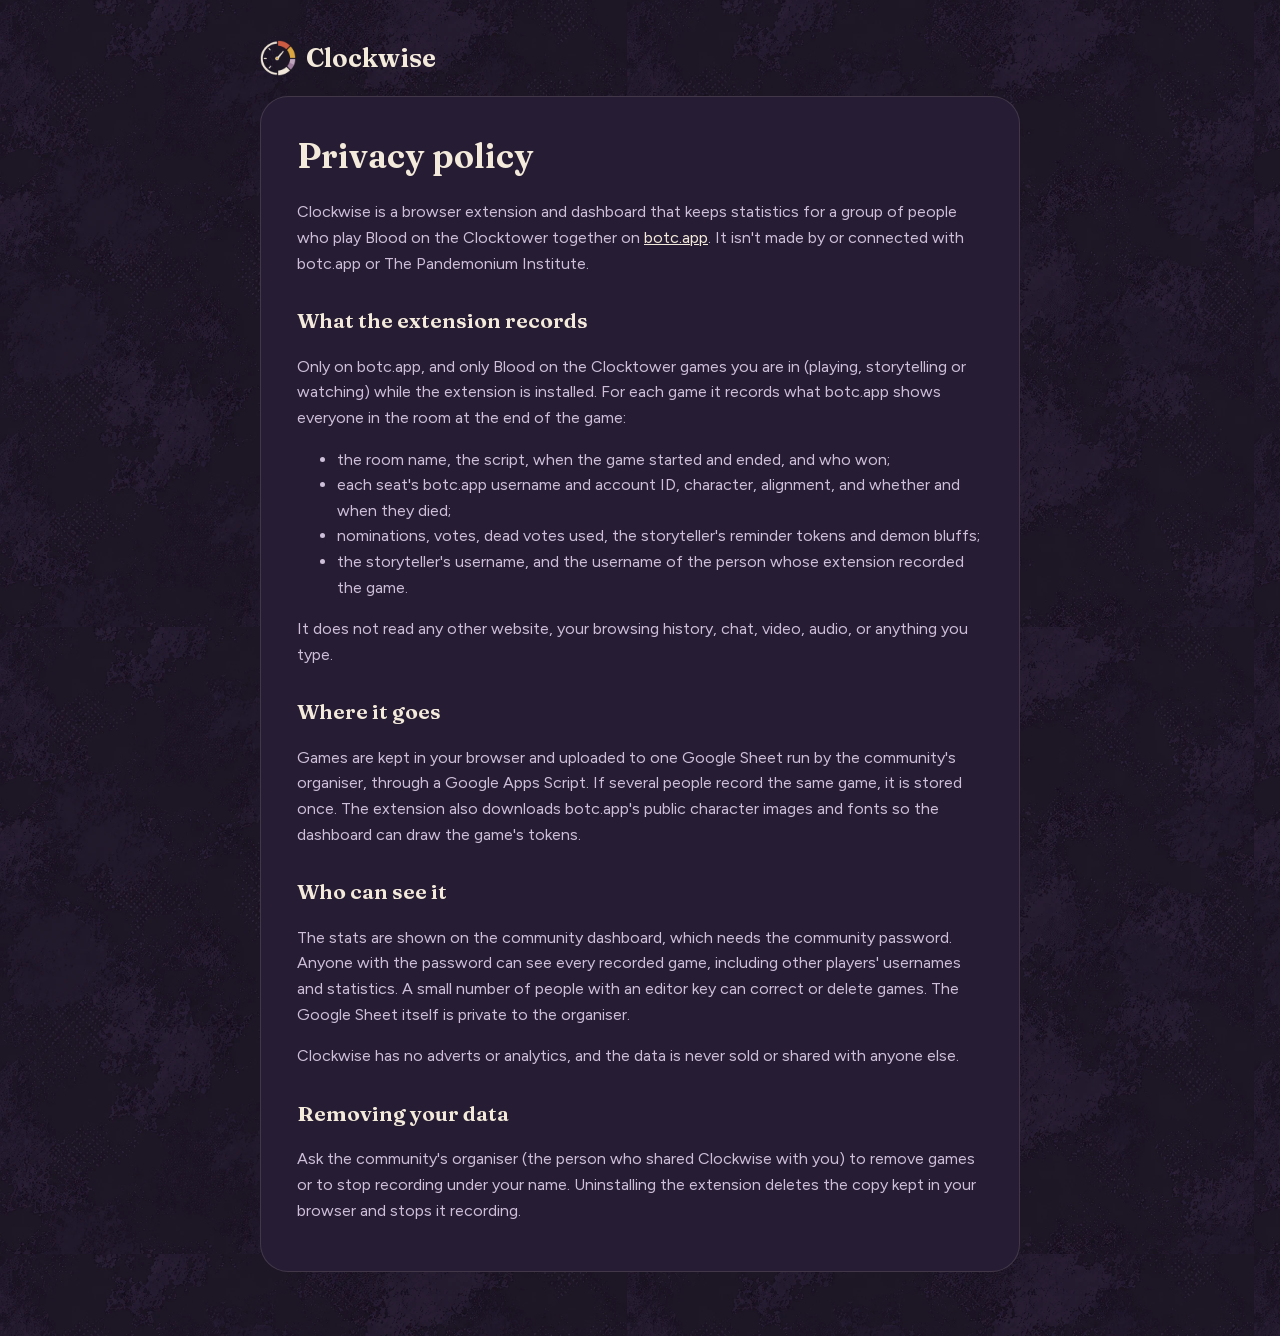
==== docs/privacy.html @ b18b918b "Clockwise: Blood on the Clocktower stats, shared with your community Chrome extension that records b" ====
<!doctype html>
<html lang="en">
<head>
  <meta charset="utf-8">
  <meta name="viewport" content="width=device-width, initial-scale=1">
  <title>Clockwise privacy policy</title>
  <link rel="icon" href="icons/icon-32.png">
  <link rel="stylesheet" href="fonts/fonts.css">
  <style>
    :root { --page: #1a1324; --surface: #261c33; --ink: #f3eadb; --ink-2: #cdbfda; --border: rgba(243, 234, 219, .13); }
    body { margin: 0; background: var(--page) url("images/background-tile.webp") 0 0 / 627px auto repeat; color: var(--ink); font: 16px/1.6 "Figtree", system-ui, sans-serif; }
    main { max-width: 760px; margin: 0 auto; padding: 40px 20px 64px; }
    article { background: var(--surface); border: 1.5px solid var(--border); border-radius: 28px; padding: 32px 36px; }
    h1, h2 { font-family: "Fraunces", Georgia, serif; font-weight: 650; }
    h1 { font-size: 34px; margin: 0 0 4px; }
    h2 { font-size: 21px; margin: 28px 0 6px; }
    p, li { color: var(--ink-2); }
    a { color: var(--ink); }
    .brand { display: flex; align-items: center; gap: 10px; margin-bottom: 20px; color: var(--ink); text-decoration: none; font: 650 26px "Fraunces", Georgia, serif; }
  </style>
</head>
<body>
  <main>
    <a class="brand" href="./"><img src="icons/logo-dark.png" alt="" width="36" height="36"> Clockwise</a>
    <article>
      <h1>Privacy policy</h1>
      <p>Clockwise is a browser extension and dashboard that keeps statistics for a group of people who play Blood on the
        Clocktower together on <a href="https://botc.app">botc.app</a>. It isn't made by or connected with botc.app or
        The Pandemonium Institute.</p>

      <h2>What the extension records</h2>
      <p>Only on botc.app, and only Blood on the Clocktower games you are in (playing, storytelling or watching) while the
        extension is installed. For each game it records what botc.app shows everyone in the room at the end of the game:</p>
      <ul>
        <li>the room name, the script, when the game started and ended, and who won;</li>
        <li>each seat's botc.app username and account ID, character, alignment, and whether and when they died;</li>
        <li>nominations, votes, dead votes used, the storyteller's reminder tokens and demon bluffs;</li>
        <li>the storyteller's username, and the username of the person whose extension recorded the game.</li>
      </ul>
      <p>It does not read any other website, your browsing history, chat, video, audio, or anything you type.</p>

      <h2>Where it goes</h2>
      <p>Games are kept in your browser and uploaded to one Google Sheet run by the community's organiser, through a
        Google Apps Script. If several people record the same game, it is stored once. The extension also downloads
        botc.app's public character images and fonts so the dashboard can draw the game's tokens.</p>

      <h2>Who can see it</h2>
      <p>The stats are shown on the community dashboard, which needs the community password. Anyone with the password
        can see every recorded game, including other players' usernames and statistics. A small number of people with
        an editor key can correct or delete games. The Google Sheet itself is private to the organiser.</p>
      <p>Clockwise has no adverts or analytics, and the data is never sold or shared with anyone else.</p>

      <h2>Removing your data</h2>
      <p>Ask the community's organiser (the person who shared Clockwise with you) to remove games or to stop recording
        under your name. Uninstalling the extension deletes the copy kept in your browser and stops it recording.</p>
    </article>
  </main>
</body>
</html>
---- docs/fonts/fonts.css ----
/* Fraunces, Figtree, Sorts Mill Goudy and Uncial Antiqua — SIL Open Font License 1.1 (https://openfontlicense.org). Bundled so the dashboard works offline. */
@font-face {
  font-family: 'Fraunces';
  font-style: italic;
  font-weight: 100 900;
  font-display: swap;
  src: url(fraunces-italic-latin-ext.woff2) format('woff2');
  unicode-range: U+0100-02BA, U+02BD-02C5, U+02C7-02CC, U+02CE-02D7, U+02DD-02FF, U+0304, U+0308, U+0329, U+1D00-1DBF, U+1E00-1E9F, U+1EF2-1EFF, U+2020, U+20A0-20AB, U+20AD-20C4, U+2113, U+2C60-2C7F, U+A720-A7FF;
}
@font-face {
  font-family: 'Fraunces';
  font-style: italic;
  font-weight: 100 900;
  font-display: swap;
  src: url(fraunces-italic-latin.woff2) format('woff2');
  unicode-range: U+0000-00FF, U+0131, U+0152-0153, U+02BB-02BC, U+02C6, U+02DA, U+02DC, U+0304, U+0308, U+0329, U+2000-206F, U+20AC, U+2122, U+2191, U+2193, U+2212, U+2215, U+FEFF, U+FFFD;
}
@font-face {
  font-family: 'Fraunces';
  font-style: normal;
  font-weight: 100 900;
  font-display: swap;
  src: url(fraunces-normal-latin-ext.woff2) format('woff2');
  unicode-range: U+0100-02BA, U+02BD-02C5, U+02C7-02CC, U+02CE-02D7, U+02DD-02FF, U+0304, U+0308, U+0329, U+1D00-1DBF, U+1E00-1E9F, U+1EF2-1EFF, U+2020, U+20A0-20AB, U+20AD-20C4, U+2113, U+2C60-2C7F, U+A720-A7FF;
}
@font-face {
  font-family: 'Fraunces';
  font-style: normal;
  font-weight: 100 900;
  font-display: swap;
  src: url(fraunces-normal-latin.woff2) format('woff2');
  unicode-range: U+0000-00FF, U+0131, U+0152-0153, U+02BB-02BC, U+02C6, U+02DA, U+02DC, U+0304, U+0308, U+0329, U+2000-206F, U+20AC, U+2122, U+2191, U+2193, U+2212, U+2215, U+FEFF, U+FFFD;
}
@font-face {
  font-family: 'Figtree';
  font-style: normal;
  font-weight: 300 900;
  font-display: swap;
  src: url(figtree-normal-latin-ext.woff2) format('woff2');
  unicode-range: U+0100-02BA, U+02BD-02C5, U+02C7-02CC, U+02CE-02D7, U+02DD-02FF, U+0304, U+0308, U+0329, U+1D00-1DBF, U+1E00-1E9F, U+1EF2-1EFF, U+2020, U+20A0-20AB, U+20AD-20C4, U+2113, U+2C60-2C7F, U+A720-A7FF;
}
@font-face {
  font-family: 'Figtree';
  font-style: normal;
  font-weight: 300 900;
  font-display: swap;
  src: url(figtree-normal-latin.woff2) format('woff2');
  unicode-range: U+0000-00FF, U+0131, U+0152-0153, U+02BB-02BC, U+02C6, U+02DA, U+02DC, U+0304, U+0308, U+0329, U+2000-206F, U+20AC, U+2122, U+2191, U+2193, U+2212, U+2215, U+FEFF, U+FFFD;
}
/* Look-alikes for botc.app's own token and reveal fonts, used where those can't be loaded (the community website). */
@font-face {
  font-family: 'Sorts Mill Goudy';
  font-style: normal;
  font-weight: 400;
  font-display: swap;
  src: url(sortsmillgoudy-normal-latin-ext.woff2) format('woff2');
  unicode-range: U+0100-02BA, U+02BD-02C5, U+02C7-02CC, U+02CE-02D7, U+02DD-02FF, U+0304, U+0308, U+0329, U+1D00-1DBF, U+1E00-1E9F, U+1EF2-1EFF, U+2020, U+20A0-20AB, U+20AD-20C4, U+2113, U+2C60-2C7F, U+A720-A7FF;
}
@font-face {
  font-family: 'Sorts Mill Goudy';
  font-style: normal;
  font-weight: 400;
  font-display: swap;
  src: url(sortsmillgoudy-normal-latin.woff2) format('woff2');
  unicode-range: U+0000-00FF, U+0131, U+0152-0153, U+02BB-02BC, U+02C6, U+02DA, U+02DC, U+0304, U+0308, U+0329, U+2000-206F, U+20AC, U+2122, U+2191, U+2193, U+2212, U+2215, U+FEFF, U+FFFD;
}
@font-face {
  font-family: 'Uncial Antiqua';
  font-style: normal;
  font-weight: 400;
  font-display: swap;
  src: url(uncialantiqua-normal-latin-ext.woff2) format('woff2');
  unicode-range: U+0100-02BA, U+02BD-02C5, U+02C7-02CC, U+02CE-02D7, U+02DD-02FF, U+0304, U+0308, U+0329, U+1D00-1DBF, U+1E00-1E9F, U+1EF2-1EFF, U+2020, U+20A0-20AB, U+20AD-20C4, U+2113, U+2C60-2C7F, U+A720-A7FF;
}
@font-face {
  font-family: 'Uncial Antiqua';
  font-style: normal;
  font-weight: 400;
  font-display: swap;
  src: url(uncialantiqua-normal-latin.woff2) format('woff2');
  unicode-range: U+0000-00FF, U+0131, U+0152-0153, U+02BB-02BC, U+02C6, U+02DA, U+02DC, U+0304, U+0308, U+0329, U+2000-206F, U+20AC, U+2122, U+2191, U+2193, U+2212, U+2215, U+FEFF, U+FFFD;
}
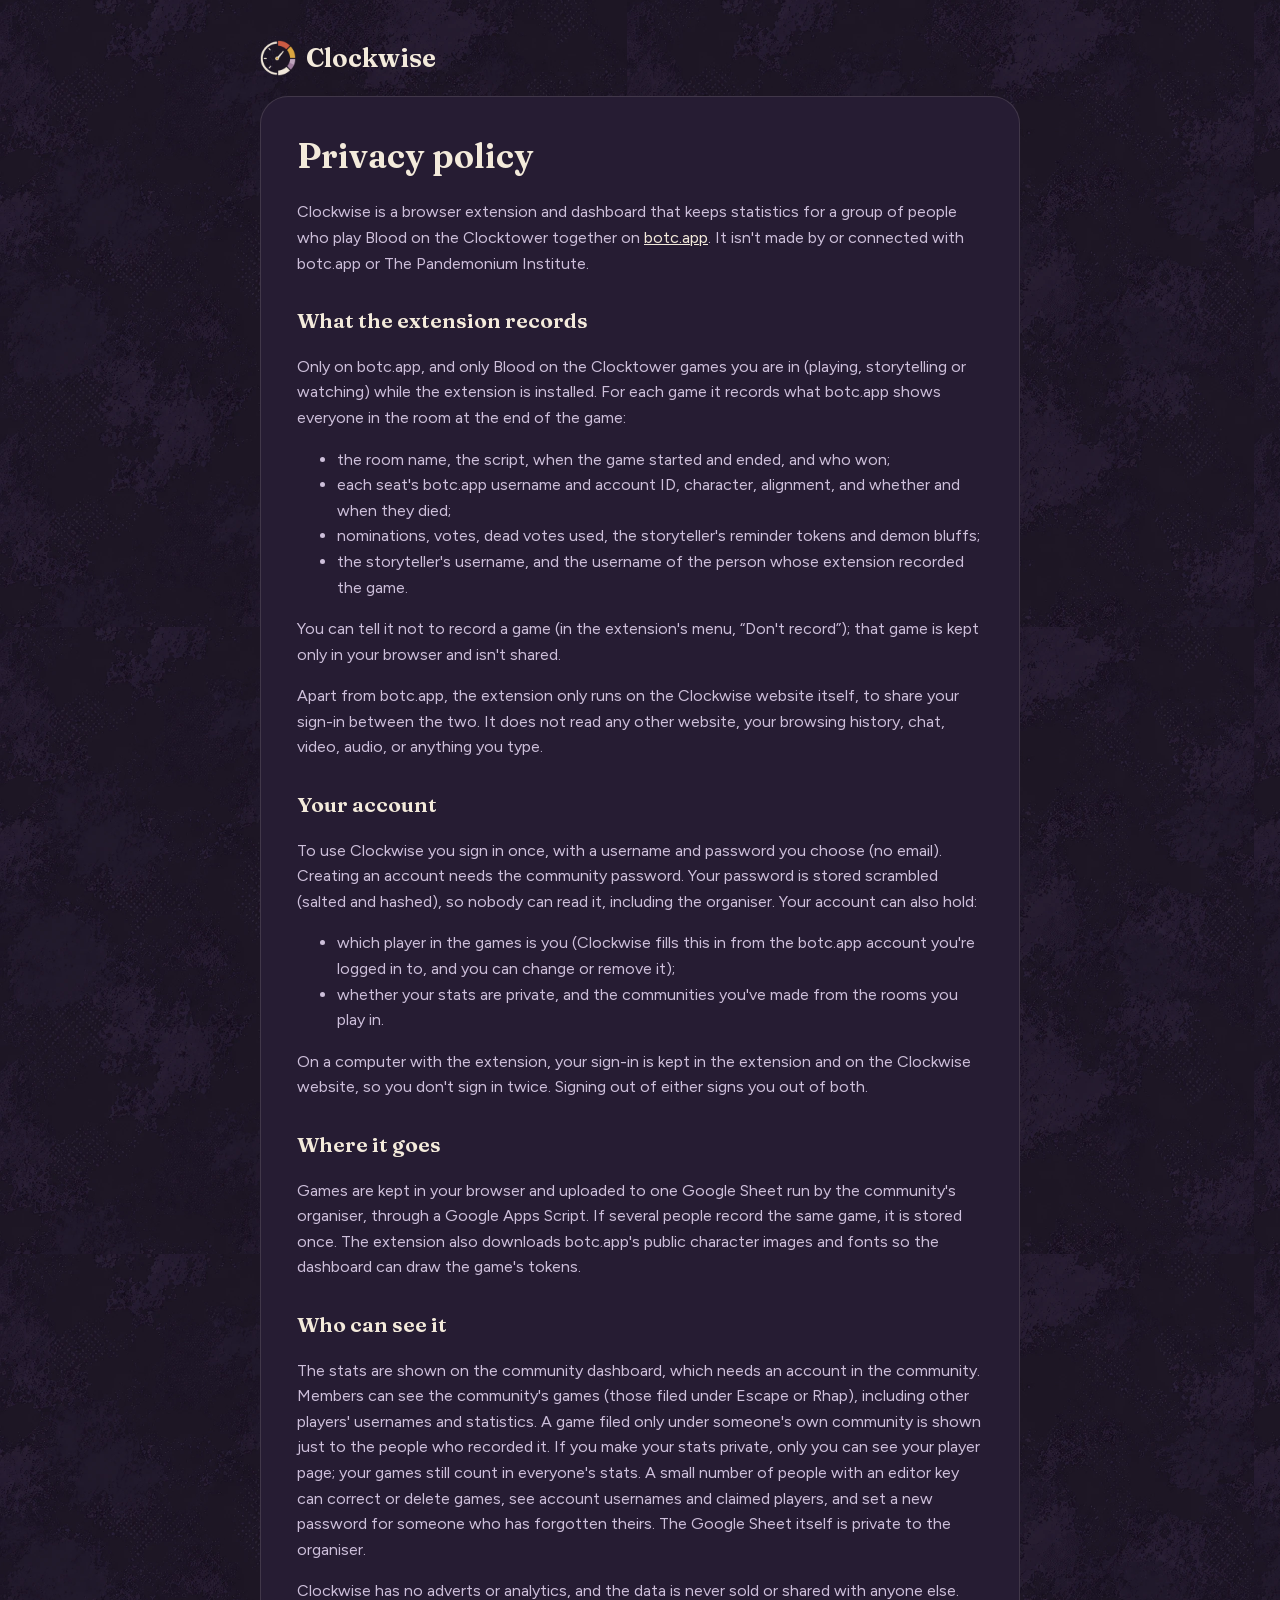
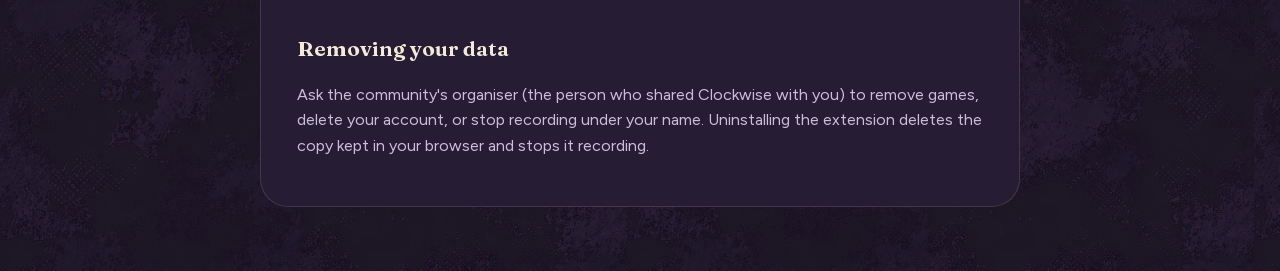
==== commit be304c30: "Privacy page and store listing for 3.1 Accounts (passwords stored hashed), the claimed player, priva" ====
--- a/docs/privacy.html
+++ b/docs/privacy.html
@@ -37,7 +37,22 @@
         <li>nominations, votes, dead votes used, the storyteller's reminder tokens and demon bluffs;</li>
         <li>the storyteller's username, and the username of the person whose extension recorded the game.</li>
       </ul>
-      <p>It does not read any other website, your browsing history, chat, video, audio, or anything you type.</p>
+      <p>You can tell it not to record a game (in the extension's menu, “Don't record”); that game is kept only in your
+        browser and isn't shared.</p>
+      <p>Apart from botc.app, the extension only runs on the Clockwise website itself, to share your sign-in between the
+        two. It does not read any other website, your browsing history, chat, video, audio, or anything you type.</p>
+
+      <h2>Your account</h2>
+      <p>To use Clockwise you sign in once, with a username and password you choose (no email). Creating an account
+        needs the community password. Your password is stored scrambled (salted and hashed), so nobody can read it,
+        including the organiser. Your account can also hold:</p>
+      <ul>
+        <li>which player in the games is you (Clockwise fills this in from the botc.app account you're logged in to,
+          and you can change or remove it);</li>
+        <li>whether your stats are private, and the communities you've made from the rooms you play in.</li>
+      </ul>
+      <p>On a computer with the extension, your sign-in is kept in the extension and on the Clockwise website, so you
+        don't sign in twice. Signing out of either signs you out of both.</p>
 
       <h2>Where it goes</h2>
       <p>Games are kept in your browser and uploaded to one Google Sheet run by the community's organiser, through a
@@ -45,14 +60,18 @@
         botc.app's public character images and fonts so the dashboard can draw the game's tokens.</p>
 
       <h2>Who can see it</h2>
-      <p>The stats are shown on the community dashboard, which needs the community password. Anyone with the password
-        can see every recorded game, including other players' usernames and statistics. A small number of people with
-        an editor key can correct or delete games. The Google Sheet itself is private to the organiser.</p>
+      <p>The stats are shown on the community dashboard, which needs an account in the community. Members can see the
+        community's games (those filed under Escape or Rhap), including other players' usernames and statistics. A game
+        filed only under someone's own community is shown just to the people who recorded it. If you make your stats
+        private, only you can see your player page; your games still count in everyone's stats. A small number of
+        people with an editor key can correct or delete games, see account usernames and claimed players, and set a new
+        password for someone who has forgotten theirs. The Google Sheet itself is private to the organiser.</p>
       <p>Clockwise has no adverts or analytics, and the data is never sold or shared with anyone else.</p>
 
       <h2>Removing your data</h2>
-      <p>Ask the community's organiser (the person who shared Clockwise with you) to remove games or to stop recording
-        under your name. Uninstalling the extension deletes the copy kept in your browser and stops it recording.</p>
+      <p>Ask the community's organiser (the person who shared Clockwise with you) to remove games, delete your account,
+        or stop recording under your name. Uninstalling the extension deletes the copy kept in your browser and stops
+        it recording.</p>
     </article>
   </main>
 </body>
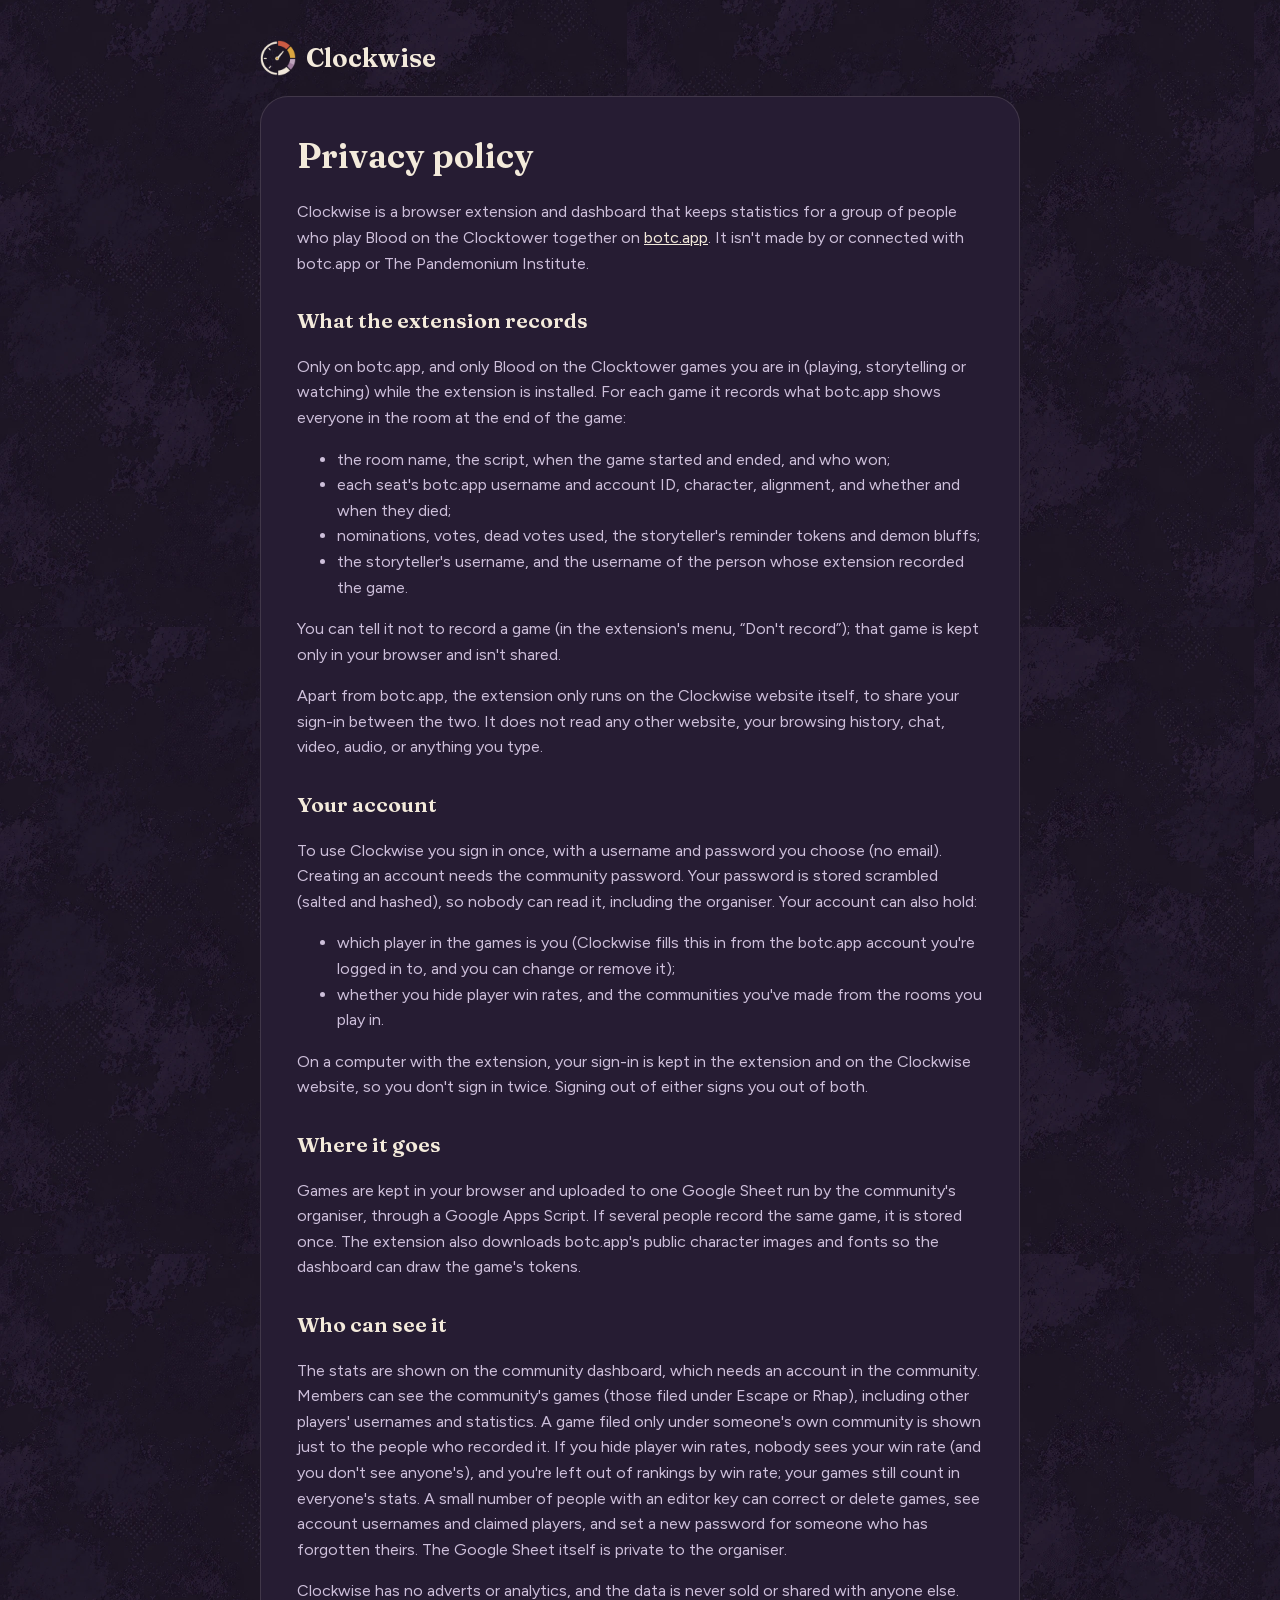
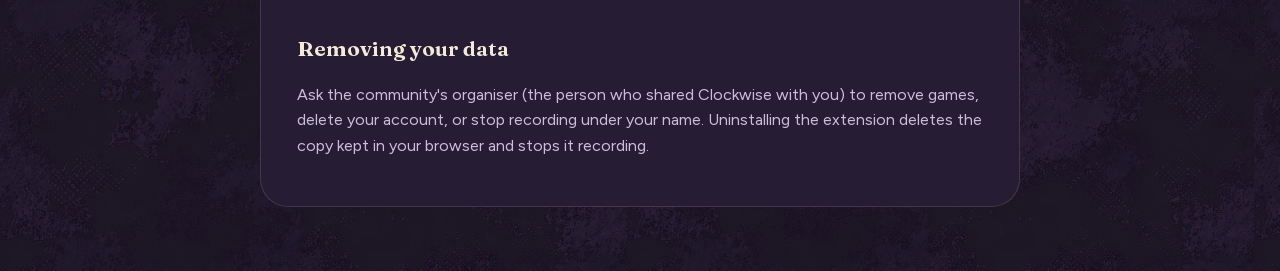
==== commit 5da20139: "Hide player win rates, character collection, and travellers who left - "Hide player win rates" repla" ====
--- a/docs/privacy.html
+++ b/docs/privacy.html
@@ -49,7 +49,7 @@
       <ul>
         <li>which player in the games is you (Clockwise fills this in from the botc.app account you're logged in to,
           and you can change or remove it);</li>
-        <li>whether your stats are private, and the communities you've made from the rooms you play in.</li>
+        <li>whether you hide player win rates, and the communities you've made from the rooms you play in.</li>
       </ul>
       <p>On a computer with the extension, your sign-in is kept in the extension and on the Clockwise website, so you
         don't sign in twice. Signing out of either signs you out of both.</p>
@@ -62,8 +62,9 @@
       <h2>Who can see it</h2>
       <p>The stats are shown on the community dashboard, which needs an account in the community. Members can see the
         community's games (those filed under Escape or Rhap), including other players' usernames and statistics. A game
-        filed only under someone's own community is shown just to the people who recorded it. If you make your stats
-        private, only you can see your player page; your games still count in everyone's stats. A small number of
+        filed only under someone's own community is shown just to the people who recorded it. If you hide player win
+        rates, nobody sees your win rate (and you don't see anyone's), and you're left out of rankings by win rate; your
+        games still count in everyone's stats. A small number of
         people with an editor key can correct or delete games, see account usernames and claimed players, and set a new
         password for someone who has forgotten theirs. The Google Sheet itself is private to the organiser.</p>
       <p>Clockwise has no adverts or analytics, and the data is never sold or shared with anyone else.</p>
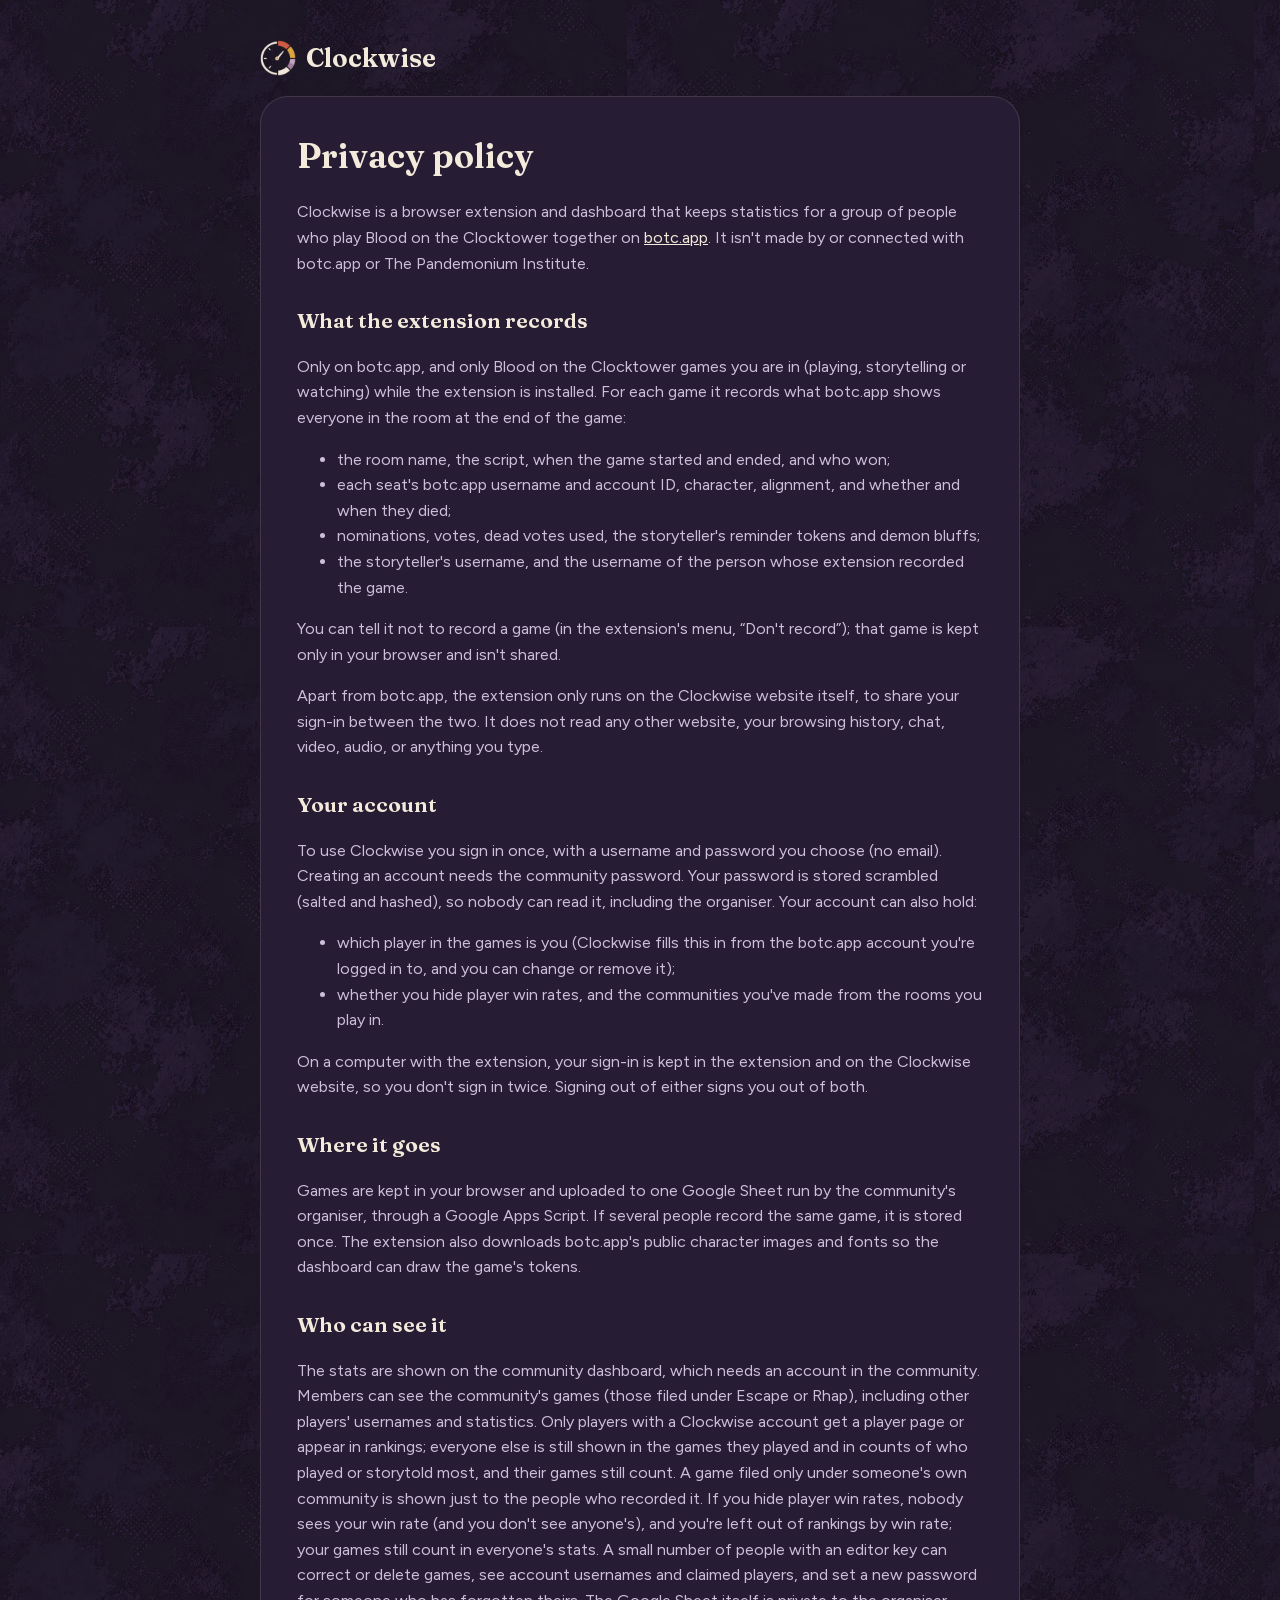
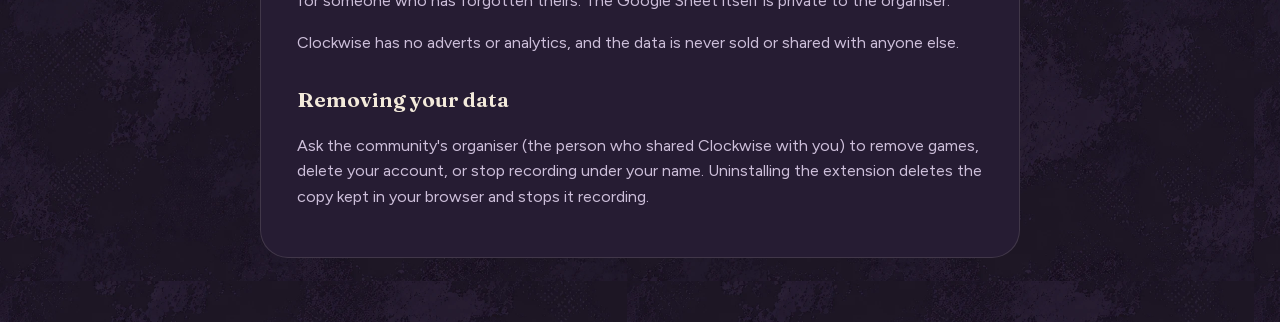
==== commit 76bc64fc: "Website build: only players with an account are named in the stats Co-Authored-By: Claude Opus 5.5 <" ====
--- a/docs/privacy.html
+++ b/docs/privacy.html
@@ -61,7 +61,9 @@
 
       <h2>Who can see it</h2>
       <p>The stats are shown on the community dashboard, which needs an account in the community. Members can see the
-        community's games (those filed under Escape or Rhap), including other players' usernames and statistics. A game
+        community's games (those filed under Escape or Rhap), including other players' usernames and statistics. Only
+        players with a Clockwise account get a player page or appear in rankings; everyone else is still shown in the
+        games they played and in counts of who played or storytold most, and their games still count. A game
         filed only under someone's own community is shown just to the people who recorded it. If you hide player win
         rates, nobody sees your win rate (and you don't see anyone's), and you're left out of rankings by win rate; your
         games still count in everyone's stats. A small number of
